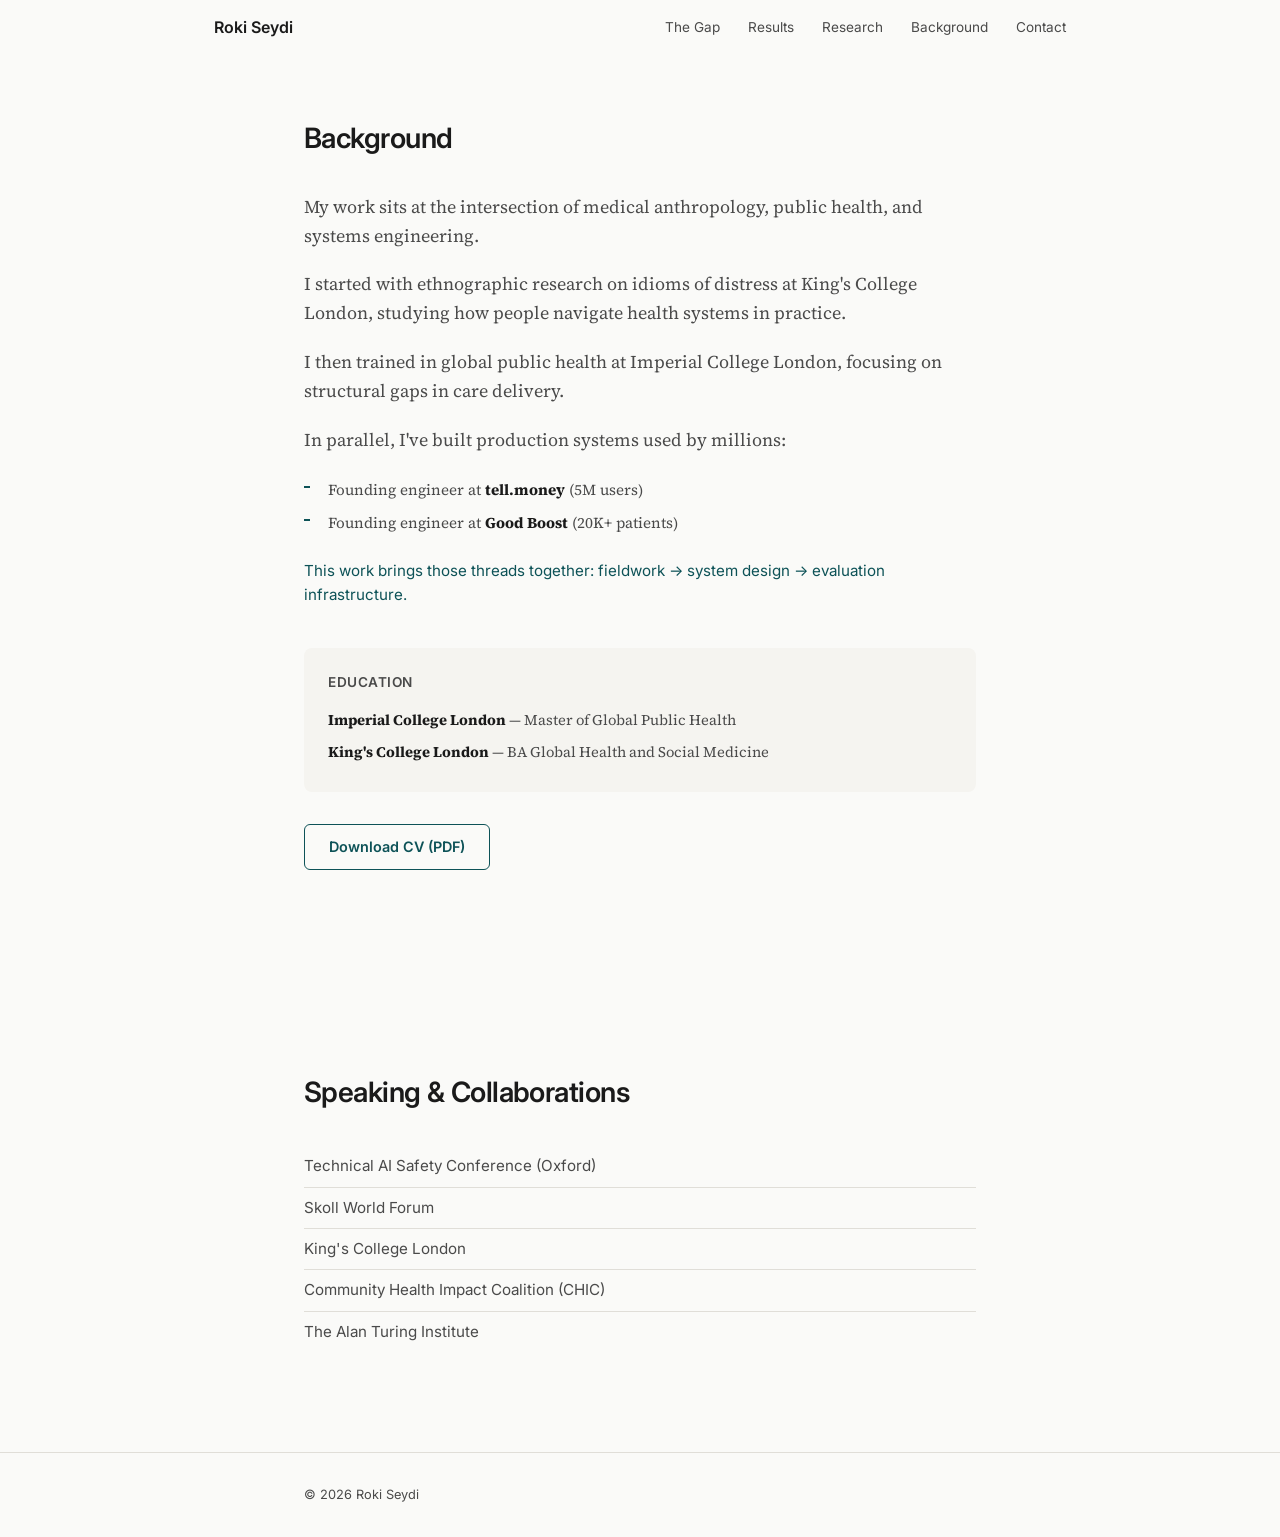
==== background.html @ 30b06d56 "Restructure site into landing page with detail pages Strip index.html to hero, gap, and link cards. " ====
<!DOCTYPE html>
<html lang="en">
<head>
  <meta charset="UTF-8">
  <meta name="viewport" content="width=device-width, initial-scale=1.0">
  <title>Background — Roki Seydi</title>
  <meta name="description" content="Background, credentials, and speaking engagements for Roki Seydi.">

  <!-- Fonts -->
  <link rel="preconnect" href="https://fonts.googleapis.com">
  <link rel="preconnect" href="https://fonts.gstatic.com" crossorigin>
  <link href="https://fonts.googleapis.com/css2?family=IBM+Plex+Mono:wght@400&family=Inter:wght@400;600&family=Source+Serif+4:ital,wght@0,400;0,600;1,400&display=swap" rel="stylesheet">

  <!-- Favicon -->
  <link rel="icon" type="image/svg+xml" href="assets/favicon.svg">

  <!-- Styles -->
  <link rel="stylesheet" href="css/reset.css">
  <link rel="stylesheet" href="css/style.css">
</head>
<body class="detail-page">

  <!-- Navigation -->
  <nav class="nav" id="nav">
    <div class="nav-inner">
      <a href="index.html" class="nav-name">Roki Seydi</a>
      <div class="nav-links">
        <a href="index.html#gap">The Gap</a>
        <a href="results.html">Results</a>
        <a href="research.html">Research</a>
        <a href="background.html">Background</a>
        <a href="index.html#explore">Contact</a>
      </div>
    </div>
  </nav>

  <!-- Background -->
  <section class="section" id="background">
    <div class="container container--narrow fade-in">
      <h2 class="section-title">Background</h2>
      <div class="background-narrative">
        <p>My work sits at the intersection of medical anthropology, public health, and systems engineering.</p>
        <p>I started with ethnographic research on idioms of distress at King's College London, studying how people navigate health systems in practice.</p>
        <p>I then trained in global public health at Imperial College London, focusing on structural gaps in care delivery.</p>
        <p>In parallel, I've built production systems used by millions:</p>
        <ul class="background-builds">
          <li>Founding engineer at <strong>tell.money</strong> (5M users)</li>
          <li>Founding engineer at <strong>Good Boost</strong> (20K+ patients)</li>
        </ul>
        <p class="background-arc">This work brings those threads together: fieldwork &rarr; system design &rarr; evaluation infrastructure.</p>
      </div>

      <div class="credentials">
        <div class="credentials-group">
          <h4>Education</h4>
          <ul>
            <li><strong>Imperial College London</strong> &mdash; Master of Global Public Health</li>
            <li><strong>King's College London</strong> &mdash; BA Global Health and Social Medicine</li>
          </ul>
        </div>
      </div>

      <a href="assets/Roki_Seydi_CV.pdf" target="_blank" rel="noopener" class="btn btn--secondary">Download CV (PDF)</a>
    </div>
  </section>

  <!-- Speaking & Collaborations -->
  <section class="section" id="speaking">
    <div class="container container--narrow fade-in">
      <h2 class="section-title">Speaking &amp; Collaborations</h2>
      <ul class="collab-list">
        <li>Technical AI Safety Conference (Oxford)</li>
        <li>Skoll World Forum</li>
        <li>King's College London</li>
        <li>Community Health Impact Coalition (CHIC)</li>
        <li>The Alan Turing Institute</li>
      </ul>
    </div>
  </section>

  <footer class="footer">
    <div class="container container--narrow">
      <p>&copy; 2026 Roki Seydi</p>
    </div>
  </footer>

  <script src="js/main.js"></script>
</body>
</html>
---- css/style.css ----
/* ==========================================================================
   Custom Properties
   ========================================================================== */

:root {
  /* Colors */
  --bg: #FAFAF8;
  --bg-data: #F5F4F0;
  --text-primary: #1A1A1A;
  --text-secondary: #4A4A4A;
  --accent: #0D5257;
  --accent-light: #0D525710;
  --amber: #B87A1F;
  --pass: #0D5257;
  --fail: #8B3A3A;
  --critical: #6B2020;
  --border: #E0DED8;
  --nav-bg: rgba(250, 250, 248, 0.95);

  /* Typography */
  --font-heading: 'Inter', -apple-system, sans-serif;
  --font-body: 'Source Serif 4', Georgia, serif;
  --font-mono: 'IBM Plex Mono', monospace;

  /* Spacing */
  --section-gap: 100px;
  --container-narrow: 720px;
  --container-wide: 900px;

  /* Nav */
  --nav-height: 56px;
}

/* ==========================================================================
   Base
   ========================================================================== */

body {
  font-family: var(--font-body);
  font-size: 18px;
  color: var(--text-primary);
  background: var(--bg);
}

/* ==========================================================================
   Layout
   ========================================================================== */

.container {
  max-width: var(--container-wide);
  margin: 0 auto;
  padding: 0 24px;
}

.container--narrow {
  max-width: var(--container-narrow);
}

.section {
  padding: var(--section-gap) 0;
}

.section--data {
  background: var(--bg-data);
}

.section--data + .section--data {
  padding-top: 0;
}

.section--contact {
  padding-bottom: 60px;
}

.section-title {
  font-family: var(--font-heading);
  font-weight: 600;
  font-size: 1.75rem;
  letter-spacing: -0.02em;
  margin-bottom: 32px;
  color: var(--text-primary);
}

/* ==========================================================================
   Navigation
   ========================================================================== */

.nav {
  position: fixed;
  top: 0;
  left: 0;
  right: 0;
  z-index: 100;
  background: var(--nav-bg);
  backdrop-filter: blur(12px);
  -webkit-backdrop-filter: blur(12px);
  border-bottom: 1px solid transparent;
  transition: border-color 0.3s ease;
}

.nav.scrolled {
  border-bottom-color: var(--border);
}

.nav-inner {
  max-width: var(--container-wide);
  margin: 0 auto;
  padding: 0 24px;
  height: var(--nav-height);
  display: flex;
  align-items: center;
  justify-content: space-between;
}

.nav-name {
  font-family: var(--font-heading);
  font-weight: 600;
  font-size: 1rem;
  color: var(--text-primary);
}

.nav-links {
  display: flex;
  gap: 28px;
}

.nav-links a {
  font-family: var(--font-heading);
  font-size: 0.85rem;
  font-weight: 400;
  color: var(--text-secondary);
  transition: color 0.2s ease;
}

.nav-links a:hover {
  color: var(--accent);
}

/* ==========================================================================
   Hero
   ========================================================================== */

.hero {
  padding-top: calc(var(--nav-height) + 80px);
  padding-bottom: 80px;
}

.hero-layout {
  display: flex;
  align-items: center;
  gap: 32px;
  margin-bottom: 32px;
}

.hero-photo {
  flex-shrink: 0;
}

.hero-photo-placeholder {
  width: 160px;
  height: 160px;
  border-radius: 8px;
  overflow: hidden;
  background: var(--bg-data);
}

.hero-photo-img {
  width: 100%;
  height: 100%;
  object-fit: cover;
}

.hero-content {
  flex: 1;
}

.hero-name {
  font-family: var(--font-heading);
  font-weight: 600;
  font-size: 2.5rem;
  letter-spacing: -0.03em;
  line-height: 1.1;
  margin-bottom: 8px;
}

.hero-tagline {
  font-family: var(--font-heading);
  font-size: 1rem;
  color: var(--text-secondary);
  font-weight: 400;
}

.hero-statement {
  font-size: 1.2rem;
  line-height: 1.7;
  color: var(--text-secondary);
  margin-bottom: 16px;
  max-width: 640px;
}

.hero-statement--secondary {
  font-size: 1.05rem;
  margin-bottom: 0;
}

.hero-buttons {
  display: flex;
  gap: 12px;
  flex-wrap: wrap;
}

/* ==========================================================================
   Buttons
   ========================================================================== */

.btn {
  display: inline-block;
  font-family: var(--font-heading);
  font-size: 0.9rem;
  font-weight: 600;
  padding: 10px 24px;
  border-radius: 6px;
  transition: all 0.2s ease;
}

.btn--primary {
  background: var(--accent);
  color: #fff;
}

.btn--primary:hover {
  background: #0a4245;
}

.btn--secondary {
  background: transparent;
  color: var(--accent);
  border: 1.5px solid var(--accent);
}

.btn--secondary:hover {
  background: var(--accent-light);
}

/* ==========================================================================
   The Gap Section
   ========================================================================== */

#gap p {
  margin-bottom: 12px;
  color: var(--text-secondary);
}

.gap-list {
  margin: 20px 0;
  padding-left: 24px;
  list-style: none;
}

.gap-list li {
  color: var(--text-secondary);
  padding: 4px 0;
  position: relative;
  padding-left: 20px;
}

.gap-list li::before {
  content: '';
  position: absolute;
  left: 0;
  top: 12px;
  width: 6px;
  height: 2px;
  background: var(--accent);
}

.gap-declaration {
  margin-top: 32px;
  border-left: 3px solid var(--accent);
  padding-left: 20px;
}

.gap-declaration p {
  font-family: var(--font-heading);
  font-weight: 600;
  color: var(--text-primary) !important;
  margin-bottom: 4px !important;
  font-size: 1rem;
}

.gap-declaration p:last-child {
  color: var(--accent) !important;
  font-size: 1.05rem;
}

/* ==========================================================================
   Work Section
   ========================================================================== */

.work-subtitle {
  font-family: var(--font-heading);
  font-weight: 600;
  font-size: 1.15rem;
  color: var(--accent);
  margin-bottom: 24px;
}

.build-features {
  list-style: none;
  margin-bottom: 32px;
}

.build-features li {
  font-family: var(--font-heading);
  font-size: 0.95rem;
  color: var(--text-secondary);
  padding: 6px 0;
  padding-left: 20px;
  position: relative;
}

.build-features li::before {
  content: '';
  position: absolute;
  left: 0;
  top: 14px;
  width: 6px;
  height: 2px;
  background: var(--accent);
}

.build-features a {
  color: var(--accent);
  text-decoration: underline;
  text-decoration-thickness: 1px;
  text-underline-offset: 2px;
}

.build-focus {
  margin-bottom: 32px;
}

.build-focus-label {
  font-family: var(--font-heading);
  font-weight: 600;
  font-size: 0.9rem;
  color: var(--text-secondary);
  margin-bottom: 8px;
}

.build-focus-list {
  list-style: none;
}

.build-focus-list li {
  font-size: 0.95rem;
  color: var(--text-secondary);
  padding: 4px 0;
  padding-left: 24px;
  position: relative;
}

.build-focus-list li::before {
  content: '\2192';
  position: absolute;
  left: 0;
  color: var(--accent);
}

.holding-health-note {
  font-size: 0.95rem;
  color: var(--text-secondary);
  font-style: italic;
}

.holding-health-note a {
  color: var(--accent);
  text-decoration: underline;
  text-decoration-thickness: 1px;
  text-underline-offset: 2px;
}

.proof-intro {
  color: var(--text-secondary);
  margin-bottom: 16px;
  max-width: 720px;
}

.proof-intro:last-of-type {
  margin-bottom: 32px;
}

/* Gap Proof Display */

.gap-proof {
  margin-bottom: 48px;
}

.gap-proof-title {
  font-family: var(--font-heading);
  font-weight: 600;
  font-size: 1.25rem;
  margin-bottom: 12px;
}

.gap-proof-desc {
  color: var(--text-secondary);
  font-size: 0.95rem;
  margin-bottom: 32px;
  max-width: 640px;
}

.gap-row {
  background: #fff;
  border: 1px solid var(--border);
  border-radius: 8px;
  padding: 24px;
  margin-bottom: 16px;
}

.gap-model {
  margin-bottom: 16px;
}

.gap-model-name {
  font-family: var(--font-heading);
  font-weight: 600;
  font-size: 1rem;
}

.gap-scores {
  display: flex;
  align-items: center;
  gap: 16px;
  flex-wrap: wrap;
}

.gap-condition {
  display: flex;
  flex-direction: column;
  align-items: center;
  padding: 16px 20px;
  border-radius: 6px;
  min-width: 140px;
  background: var(--bg);
}

.gap-condition--pass {
  border: 1.5px solid var(--pass);
}

.gap-condition--fail {
  border: 1.5px solid var(--fail);
}

.gap-condition--critical {
  border: 1.5px solid var(--critical);
}

.gap-label {
  font-family: var(--font-heading);
  font-size: 0.75rem;
  font-weight: 400;
  color: var(--text-secondary);
  text-transform: uppercase;
  letter-spacing: 0.05em;
  margin-bottom: 4px;
}

.gap-score {
  font-family: var(--font-mono);
  font-size: 1.75rem;
  font-weight: 400;
  color: var(--text-primary);
  line-height: 1.2;
}

.gap-total {
  font-size: 1rem;
  color: var(--text-secondary);
}

.gap-badge {
  font-family: var(--font-heading);
  font-size: 0.7rem;
  font-weight: 600;
  letter-spacing: 0.08em;
  text-transform: uppercase;
  padding: 2px 8px;
  border-radius: 3px;
  margin-top: 6px;
}

.gap-badge--pass {
  background: #0D525715;
  color: var(--pass);
}

.gap-badge--fail {
  background: #8B3A3A12;
  color: var(--fail);
}

.gap-meta {
  font-family: var(--font-mono);
  font-size: 0.7rem;
  color: var(--text-secondary);
  margin-top: 6px;
}

.gap-arrow {
  font-size: 1.5rem;
  color: var(--text-secondary);
  flex-shrink: 0;
}

.gap-delta {
  display: flex;
  flex-direction: column;
  align-items: center;
  padding: 12px 20px;
  margin-left: auto;
}

.gap-delta-label {
  font-family: var(--font-heading);
  font-size: 0.75rem;
  color: var(--text-secondary);
  text-transform: uppercase;
  letter-spacing: 0.05em;
}

.gap-delta-value {
  font-family: var(--font-mono);
  font-size: 2.25rem;
  font-weight: 400;
  color: var(--amber);
  line-height: 1.2;
}

.gap-ci {
  font-family: var(--font-mono);
  font-size: 0.75rem;
  color: var(--text-secondary);
  margin-top: 2px;
}

/* Intent Recognition Callout */

.callout {
  background: #fff;
  border: 1px solid var(--border);
  border-left: 3px solid var(--amber);
  border-radius: 0 8px 8px 0;
  padding: 24px;
  margin-bottom: 48px;
}

.callout-title {
  font-family: var(--font-heading);
  font-weight: 600;
  font-size: 1rem;
  margin-bottom: 8px;
}

.callout p {
  color: var(--text-secondary);
  font-size: 0.95rem;
}

.mono {
  font-family: var(--font-mono);
}

.highlight-amber {
  color: var(--amber);
  font-weight: 400;
}

/* Six-Dimension Table */

.dimension-table-wrap {
  margin-bottom: 48px;
}

.dimension-table-title {
  font-family: var(--font-heading);
  font-weight: 600;
  font-size: 1.1rem;
  margin-bottom: 16px;
}

.table-scroll {
  overflow-x: auto;
  -webkit-overflow-scrolling: touch;
}

.dimension-table {
  width: 100%;
  border-collapse: collapse;
  font-size: 0.88rem;
}

.dimension-table th {
  font-family: var(--font-heading);
  font-weight: 600;
  font-size: 0.78rem;
  text-transform: uppercase;
  letter-spacing: 0.04em;
  color: var(--text-secondary);
  text-align: left;
  padding: 10px 12px;
  border-bottom: 2px solid var(--border);
  white-space: nowrap;
}

.dimension-table td {
  padding: 10px 12px;
  border-bottom: 1px solid var(--border);
  font-family: var(--font-mono);
  font-size: 0.85rem;
}

.dimension-table td:first-child {
  font-family: var(--font-body);
  font-size: 0.88rem;
  font-weight: 400;
}

.dim-failure {
  font-family: var(--font-body) !important;
  color: var(--text-secondary);
  font-size: 0.82rem !important;
  font-style: italic;
}

.dim-delta {
  color: var(--amber);
  font-weight: 400;
}

.dim-delta--large {
  color: var(--amber);
  font-weight: 400;
}

.dim-delta--zero {
  color: var(--text-secondary);
}

.zero-var {
  background: #F0EDEA;
}

.total-row {
  background: var(--bg);
}

.total-row td {
  border-bottom: none;
  padding-top: 12px;
  padding-bottom: 12px;
}

.table-note {
  font-size: 0.8rem;
  color: var(--text-secondary);
  margin-top: 12px;
}

.zero-var-note {
  background: #F0EDEA;
  padding: 1px 6px;
  border-radius: 2px;
}

/* Work Links & Framework */

.work-links {
  margin-bottom: 40px;
}

.framework-note {
  border-top: 1px solid var(--border);
  padding-top: 32px;
}

.framework-note h4 {
  font-family: var(--font-heading);
  font-weight: 600;
  font-size: 1rem;
  margin-bottom: 16px;
}

.domain-list {
  list-style: none;
}

.domain-list li {
  font-family: var(--font-heading);
  font-size: 0.9rem;
  padding: 16px 0;
  display: flex;
  align-items: flex-start;
  gap: 12px;
  border-bottom: 1px solid var(--border);
}

.domain-list li:last-child {
  border-bottom: none;
}

.domain-content {
  flex: 1;
}

.domain-content strong {
  display: block;
  margin-bottom: 4px;
}

.domain-content p {
  font-weight: 400;
  font-size: 0.88rem;
  color: var(--text-secondary);
}

.domain-status {
  font-size: 0.68rem;
  font-weight: 600;
  text-transform: uppercase;
  letter-spacing: 0.05em;
  padding: 3px 8px;
  border-radius: 3px;
  flex-shrink: 0;
  margin-top: 2px;
  white-space: nowrap;
}

.domain-status--active {
  background: #0D525715;
  color: var(--accent);
}

.domain-status--dev {
  background: #B87A1F12;
  color: var(--amber);
}

.domain-status--early {
  background: #1A1A1A08;
  color: var(--text-secondary);
}

.domain-status--exploratory {
  background: #1A1A1A08;
  color: var(--text-secondary);
}

/* ==========================================================================
   Papers Section
   ========================================================================== */

.papers-list {
  display: flex;
  flex-direction: column;
  gap: 32px;
}

.paper {
  padding-bottom: 32px;
  border-bottom: 1px solid var(--border);
}

.paper:last-child {
  border-bottom: none;
  padding-bottom: 0;
}

.paper-title {
  font-family: var(--font-heading);
  font-weight: 600;
  font-size: 1.05rem;
  margin-bottom: 8px;
  line-height: 1.4;
}

.paper-desc {
  color: var(--text-secondary);
  font-size: 0.95rem;
  margin-bottom: 10px;
}

.paper-status {
  font-family: var(--font-heading);
  font-size: 0.78rem;
  font-weight: 600;
  text-transform: uppercase;
  letter-spacing: 0.04em;
}

.paper-status--working {
  color: var(--accent);
}

.paper-status--prep {
  color: var(--amber);
}

.paper-status--upcoming {
  color: var(--text-secondary);
}

/* ==========================================================================
   Writing Section
   ========================================================================== */

.writing-list {
  display: flex;
  flex-direction: column;
  gap: 24px;
}

.writing-item {
  padding-bottom: 24px;
  border-bottom: 1px solid var(--border);
}

.writing-item:last-child {
  border-bottom: none;
  padding-bottom: 0;
}

.writing-link {
  display: block;
  transition: color 0.2s ease;
}

.writing-link:hover .writing-title {
  color: var(--accent);
}

.writing-title {
  font-family: var(--font-heading);
  font-weight: 600;
  font-size: 1.05rem;
  margin-bottom: 6px;
  line-height: 1.4;
  transition: color 0.2s ease;
}

.writing-meta {
  font-family: var(--font-heading);
  font-size: 0.82rem;
  color: var(--text-secondary);
}

/* ==========================================================================
   Background Section
   ========================================================================== */

.background-narrative {
  margin-bottom: 40px;
}

.background-narrative p {
  color: var(--text-secondary);
  margin-bottom: 20px;
}

.background-narrative p:last-of-type {
  margin-bottom: 0;
}

.background-builds {
  list-style: none;
  margin-bottom: 20px;
}

.background-builds li {
  color: var(--text-secondary);
  padding: 4px 0;
  padding-left: 24px;
  position: relative;
  font-size: 0.95rem;
}

.background-builds li::before {
  content: '';
  position: absolute;
  left: 0;
  top: 12px;
  width: 6px;
  height: 2px;
  background: var(--accent);
}

.background-builds li strong {
  color: var(--text-primary);
}

.background-arc {
  font-family: var(--font-heading);
  font-weight: 400;
  font-size: 0.95rem;
  color: var(--accent) !important;
}

.background-narrative strong {
  color: var(--text-primary);
}

.credentials {
  margin-bottom: 32px;
  padding: 24px;
  background: var(--bg-data);
  border-radius: 8px;
}

.credentials-group h4 {
  font-family: var(--font-heading);
  font-weight: 600;
  font-size: 0.85rem;
  text-transform: uppercase;
  letter-spacing: 0.04em;
  color: var(--text-secondary);
  margin-bottom: 12px;
}

.credentials-group ul li {
  font-size: 0.92rem;
  padding: 4px 0;
  color: var(--text-secondary);
}

.credentials-group ul li strong {
  color: var(--text-primary);
}

/* ==========================================================================
   Speaking Section
   ========================================================================== */

.speaking-grid {
  display: grid;
  grid-template-columns: 1fr 1fr;
  gap: 32px;
}

.speaking-group h4 {
  font-family: var(--font-heading);
  font-weight: 600;
  font-size: 0.85rem;
  text-transform: uppercase;
  letter-spacing: 0.04em;
  color: var(--text-secondary);
  margin-bottom: 12px;
}

.speaking-list li {
  font-size: 0.92rem;
  padding: 6px 0;
  color: var(--text-secondary);
}

/* ==========================================================================
   Collaborations Section
   ========================================================================== */

.collab-list {
  list-style: none;
}

.collab-list li {
  font-family: var(--font-heading);
  font-size: 0.95rem;
  color: var(--text-secondary);
  padding: 8px 0;
  border-bottom: 1px solid var(--border);
}

.collab-list li:last-child {
  border-bottom: none;
}

/* ==========================================================================
   Contact Section
   ========================================================================== */

.contact-links {
  display: flex;
  gap: 32px;
  flex-wrap: wrap;
}

.contact-item {
  font-family: var(--font-heading);
  font-size: 1rem;
  color: var(--accent);
  text-decoration: underline;
  text-decoration-thickness: 1px;
  text-underline-offset: 3px;
  transition: color 0.2s ease;
}

.contact-item:hover {
  color: #0a4245;
}

/* ==========================================================================
   Footer
   ========================================================================== */

.footer {
  padding: 32px 0;
  border-top: 1px solid var(--border);
}

.footer p {
  font-family: var(--font-heading);
  font-size: 0.8rem;
  color: var(--text-secondary);
}

/* ==========================================================================
   Fade-in Animation
   ========================================================================== */

.fade-in {
  opacity: 0;
  transform: translateY(20px);
  transition: opacity 0.6s ease, transform 0.6s ease;
}

.fade-in.visible {
  opacity: 1;
  transform: translateY(0);
}

/* ==========================================================================
   Responsive: Tablet (768px)
   ========================================================================== */

@media (max-width: 768px) {
  :root {
    --section-gap: 72px;
  }

  body {
    font-size: 16px;
  }

  .hero-name {
    font-size: 2rem;
  }

  .hero-statement {
    font-size: 1.1rem;
  }

  .hero-layout {
    gap: 24px;
  }

  .hero-photo-placeholder {
    width: 128px;
    height: 128px;
  }

  .nav-links {
    gap: 16px;
  }

  .nav-links a {
    font-size: 0.8rem;
  }

  .gap-scores {
    flex-direction: column;
    align-items: stretch;
  }

  .gap-arrow {
    text-align: center;
    transform: rotate(90deg);
    font-size: 1.2rem;
  }

  .gap-condition {
    min-width: auto;
  }

  .gap-delta {
    margin-left: 0;
    flex-direction: row;
    gap: 12px;
    padding: 16px 0 0;
    border-top: 1px solid var(--border);
  }

  .credentials {
    grid-template-columns: 1fr;
    gap: 24px;
  }

  .speaking-grid {
    grid-template-columns: 1fr;
    gap: 24px;
  }

  .section-title {
    font-size: 1.5rem;
  }
}

/* ==========================================================================
   Responsive: Mobile (480px)
   ========================================================================== */

@media (max-width: 480px) {
  :root {
    --section-gap: 56px;
    --nav-height: 48px;
  }

  .hero {
    padding-top: calc(var(--nav-height) + 48px);
  }

  .hero-layout {
    flex-direction: column;
    align-items: flex-start;
    gap: 16px;
  }

  .hero-photo-placeholder {
    width: 104px;
    height: 104px;
  }

  .hero-name {
    font-size: 1.75rem;
  }

  .hero-tagline {
    font-size: 0.88rem;
  }

  .hero-statement {
    font-size: 1rem;
  }

  .hero-buttons {
    flex-direction: column;
  }

  .hero-buttons .btn {
    text-align: center;
  }

  .nav-links {
    display: none;
  }

  .gap-row {
    padding: 16px;
  }

  .gap-score {
    font-size: 1.4rem;
  }

  .gap-delta-value {
    font-size: 1.75rem;
  }

  .contact-links {
    flex-direction: column;
    gap: 16px;
  }

  .callout {
    padding: 16px;
  }

  .dimension-table {
    font-size: 0.8rem;
  }

  .dimension-table th {
    font-size: 0.7rem;
  }
}

/* ==========================================================================
   Link Cards (Landing Page)
   ========================================================================== */

.cards-grid {
  display: grid;
  grid-template-columns: 1fr 1fr;
  gap: 20px;
}

.link-card {
  display: block;
  background: #fff;
  border: 1px solid var(--border);
  border-radius: 8px;
  padding: 28px 24px;
  transition: border-color 0.2s ease, box-shadow 0.2s ease;
}

.link-card:hover {
  border-color: var(--accent);
  box-shadow: 0 2px 12px rgba(13, 82, 87, 0.08);
}

.link-card-title {
  font-family: var(--font-heading);
  font-weight: 600;
  font-size: 1.1rem;
  color: var(--text-primary);
  margin-bottom: 8px;
}

.link-card-desc {
  font-size: 0.92rem;
  color: var(--text-secondary);
  line-height: 1.5;
}

.link-card-arrow {
  display: inline-block;
  margin-top: 12px;
  font-family: var(--font-heading);
  font-size: 0.85rem;
  font-weight: 600;
  color: var(--accent);
}

/* Contact card variant — not a link */
.link-card--contact {
  cursor: default;
}

.link-card--contact:hover {
  border-color: var(--border);
  box-shadow: none;
}

.link-card--contact .contact-links {
  margin-top: 12px;
}

/* ==========================================================================
   Detail Page Layout
   ========================================================================== */

.detail-page .section:first-of-type {
  padding-top: calc(var(--nav-height) + 60px);
}

/* Domain results sections on results page */
.domain-results {
  margin-top: 48px;
  padding-top: 48px;
  border-top: 1px solid var(--border);
}

.domain-results:first-of-type {
  margin-top: 0;
  padding-top: 0;
  border-top: none;
}

.domain-results-header {
  margin-bottom: 24px;
}

.domain-results-title {
  font-family: var(--font-heading);
  font-weight: 600;
  font-size: 1.35rem;
  margin-bottom: 8px;
}

.domain-results-subtitle {
  font-size: 0.95rem;
  color: var(--text-secondary);
  max-width: 640px;
}

/* ==========================================================================
   Responsive: Cards
   ========================================================================== */

@media (max-width: 600px) {
  .cards-grid {
    grid-template-columns: 1fr;
  }
}
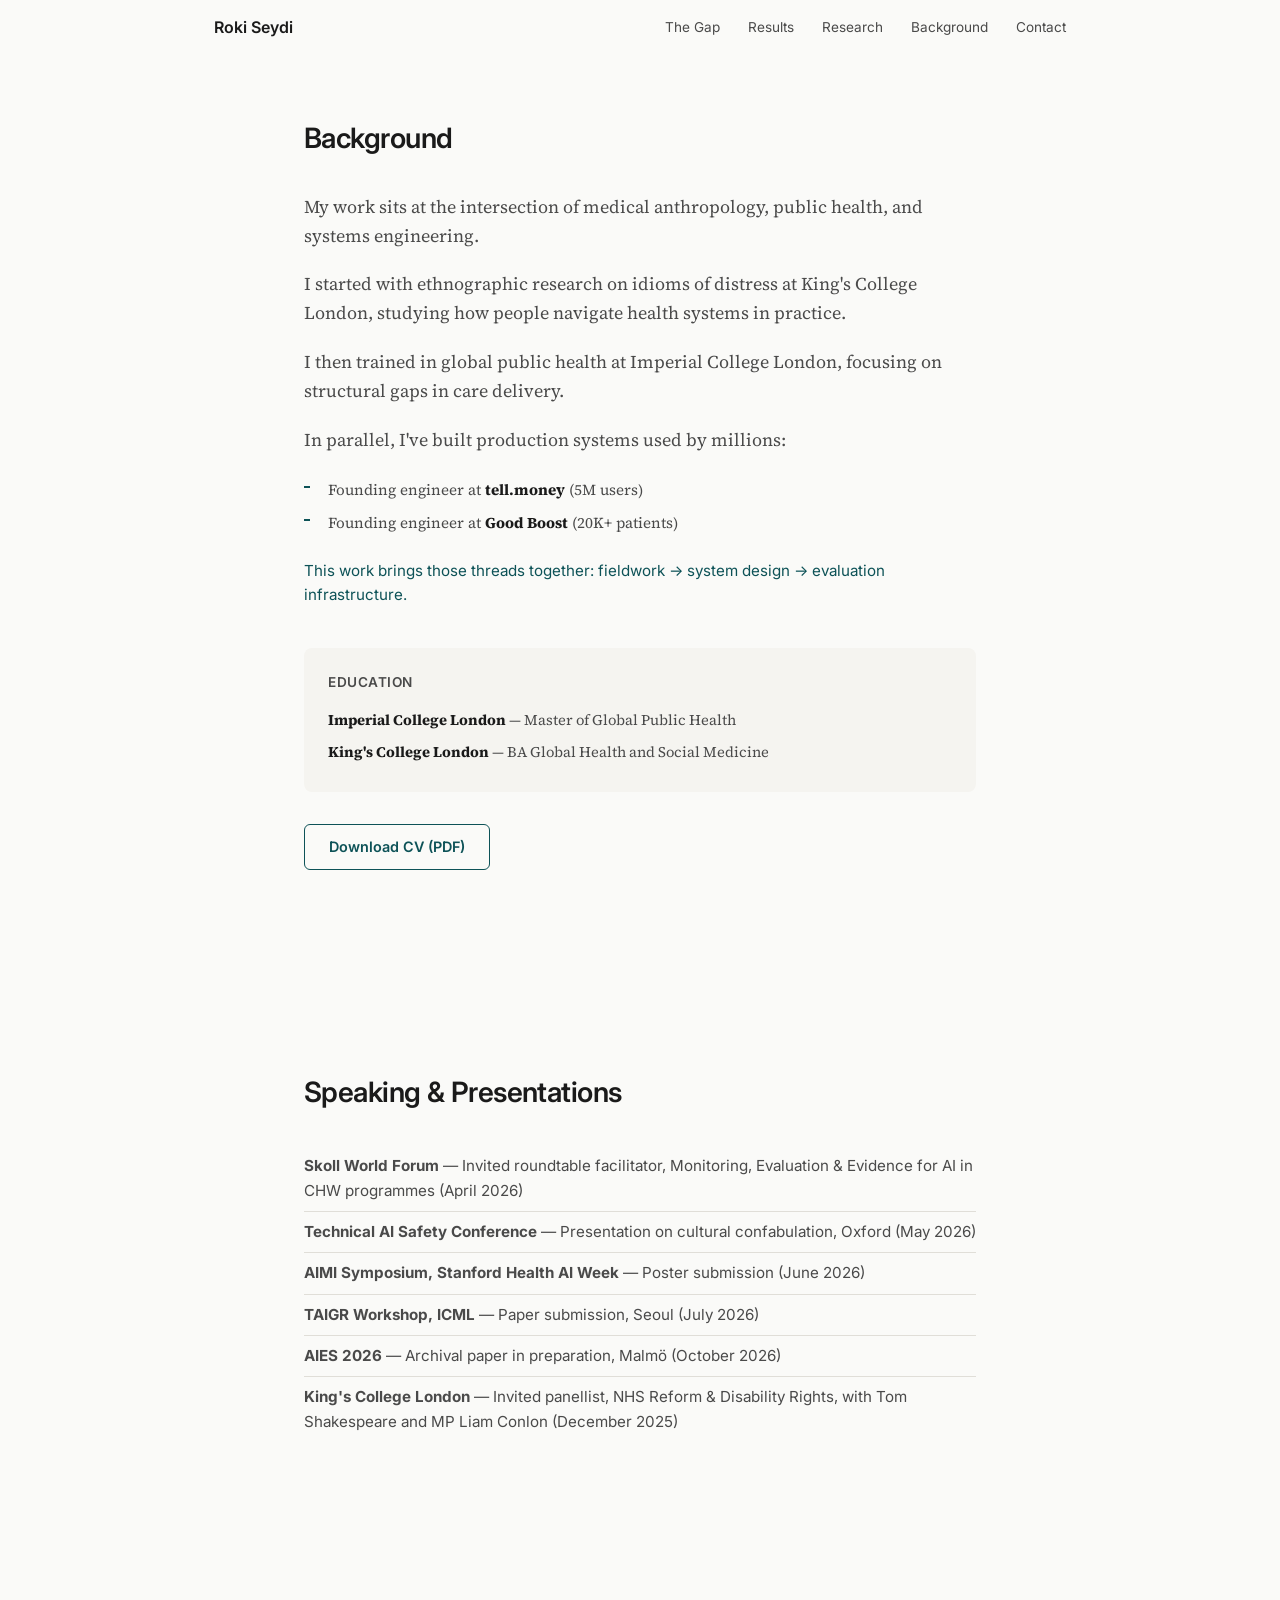
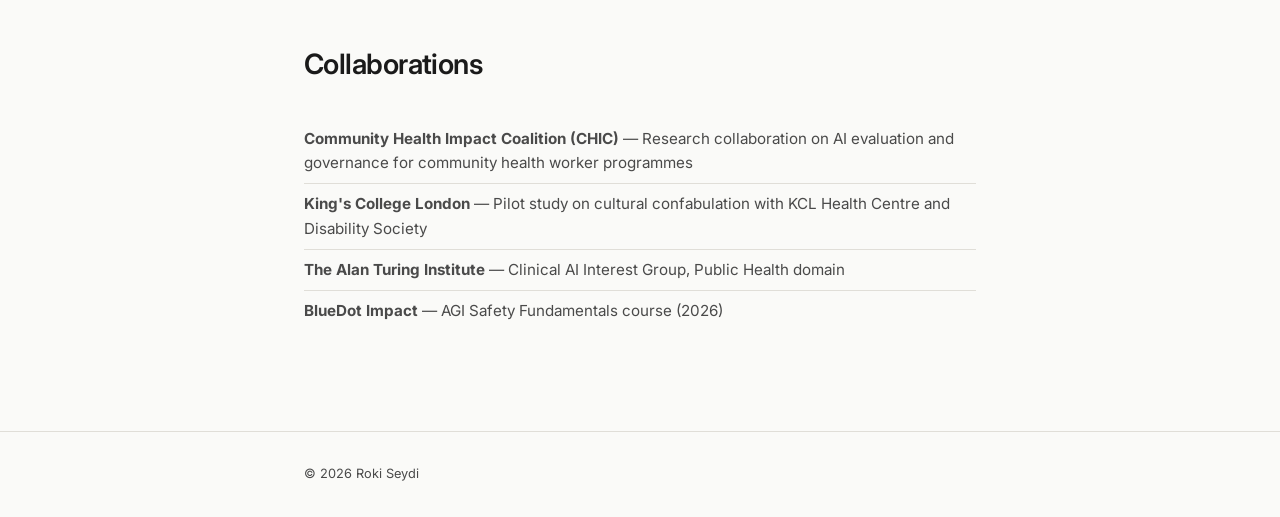
==== commit 51b1a77a: "Update site with conferences, open source section, and expanded collaborations - Add Conferences & P" ====
--- a/background.html
+++ b/background.html
@@ -64,16 +64,30 @@
     </div>
   </section>
 
-  <!-- Speaking & Collaborations -->
+  <!-- Speaking & Presentations -->
   <section class="section" id="speaking">
     <div class="container container--narrow fade-in">
-      <h2 class="section-title">Speaking &amp; Collaborations</h2>
+      <h2 class="section-title">Speaking &amp; Presentations</h2>
       <ul class="collab-list">
-        <li>Technical AI Safety Conference (Oxford)</li>
-        <li>Skoll World Forum</li>
-        <li>King's College London</li>
-        <li>Community Health Impact Coalition (CHIC)</li>
-        <li>The Alan Turing Institute</li>
+        <li><strong>Skoll World Forum</strong> &mdash; Invited roundtable facilitator, Monitoring, Evaluation &amp; Evidence for AI in CHW programmes (April 2026)</li>
+        <li><strong>Technical AI Safety Conference</strong> &mdash; Presentation on cultural confabulation, Oxford (May 2026)</li>
+        <li><strong>AIMI Symposium, Stanford Health AI Week</strong> &mdash; Poster submission (June 2026)</li>
+        <li><strong>TAIGR Workshop, ICML</strong> &mdash; Paper submission, Seoul (July 2026)</li>
+        <li><strong>AIES 2026</strong> &mdash; Archival paper in preparation, Malm&ouml; (October 2026)</li>
+        <li><strong>King's College London</strong> &mdash; Invited panellist, NHS Reform &amp; Disability Rights, with Tom Shakespeare and MP Liam Conlon (December 2025)</li>
+      </ul>
+    </div>
+  </section>
+
+  <!-- Collaborations -->
+  <section class="section" id="collaborations">
+    <div class="container container--narrow fade-in">
+      <h2 class="section-title">Collaborations</h2>
+      <ul class="collab-list">
+        <li><strong>Community Health Impact Coalition (CHIC)</strong> &mdash; Research collaboration on AI evaluation and governance for community health worker programmes</li>
+        <li><strong>King's College London</strong> &mdash; Pilot study on cultural confabulation with KCL Health Centre and Disability Society</li>
+        <li><strong>The Alan Turing Institute</strong> &mdash; Clinical AI Interest Group, Public Health domain</li>
+        <li><strong>BlueDot Impact</strong> &mdash; AGI Safety Fundamentals course (2026)</li>
       </ul>
     </div>
   </section>
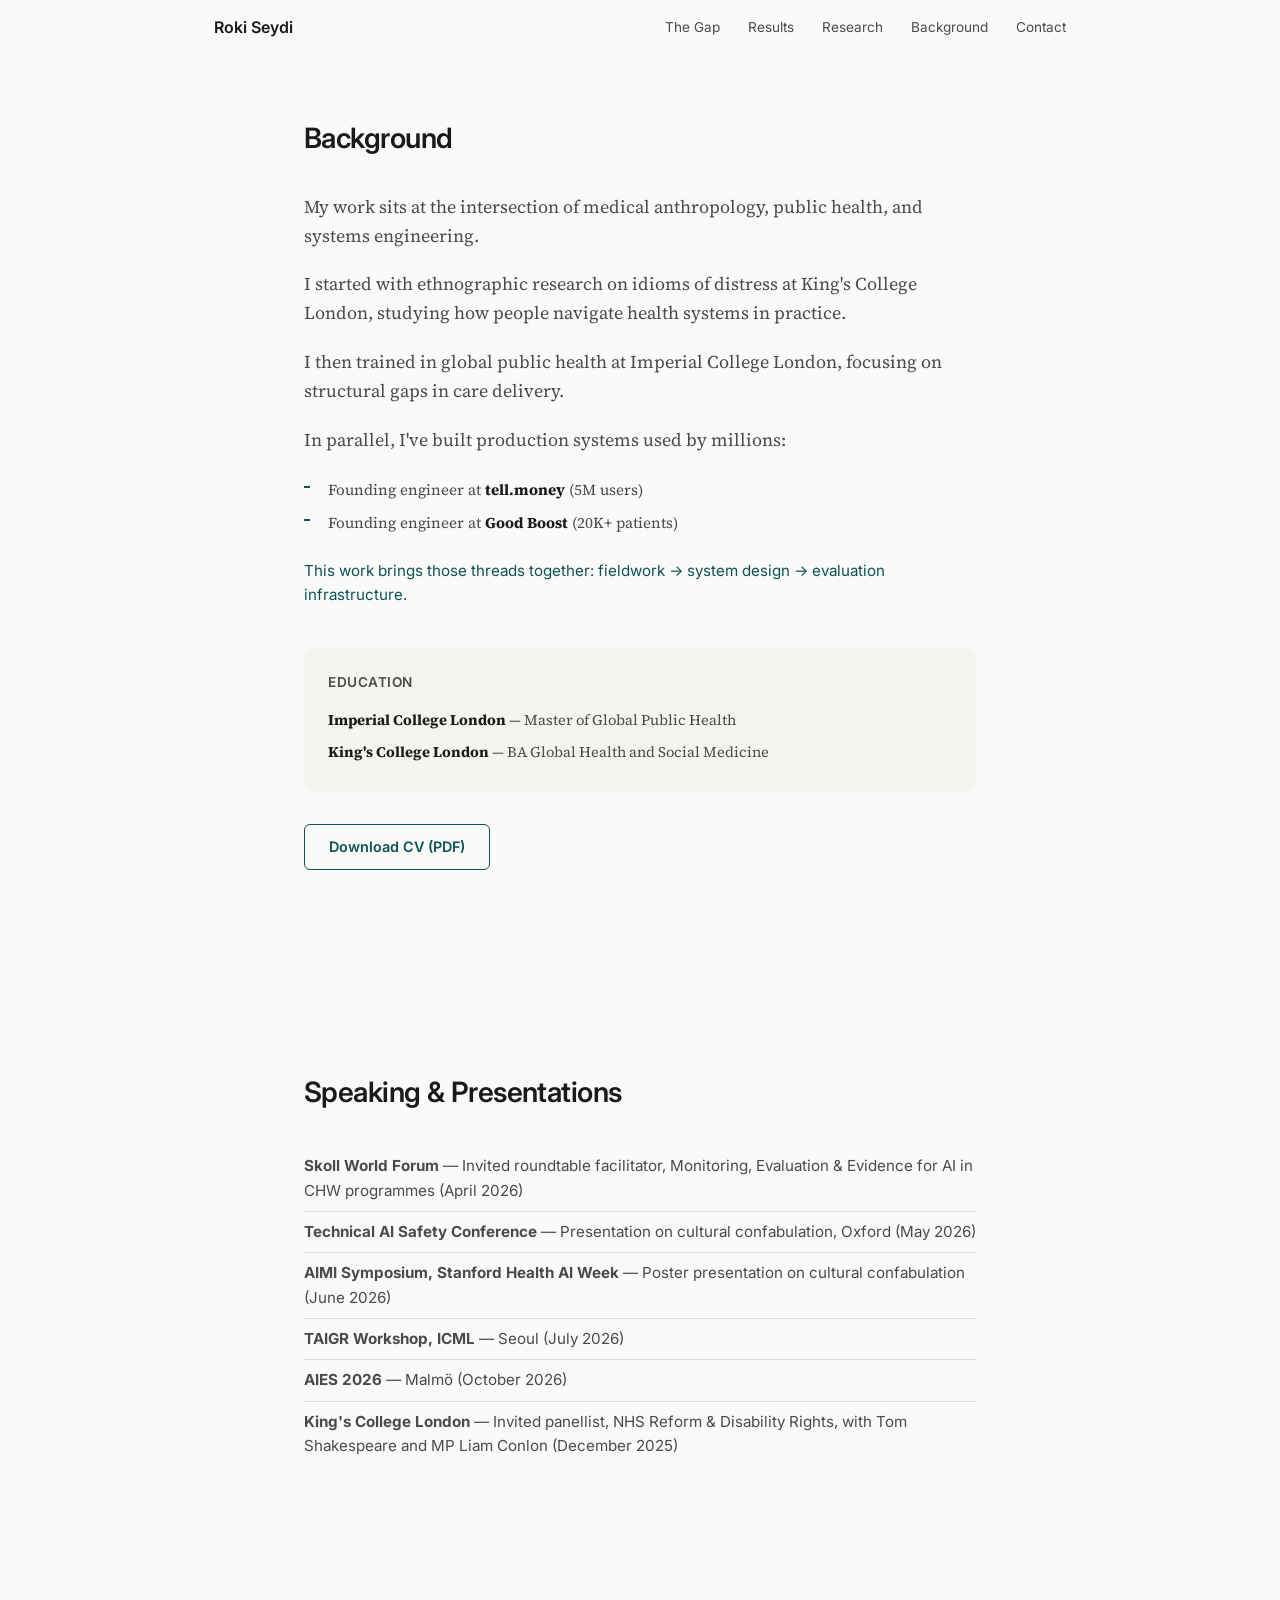
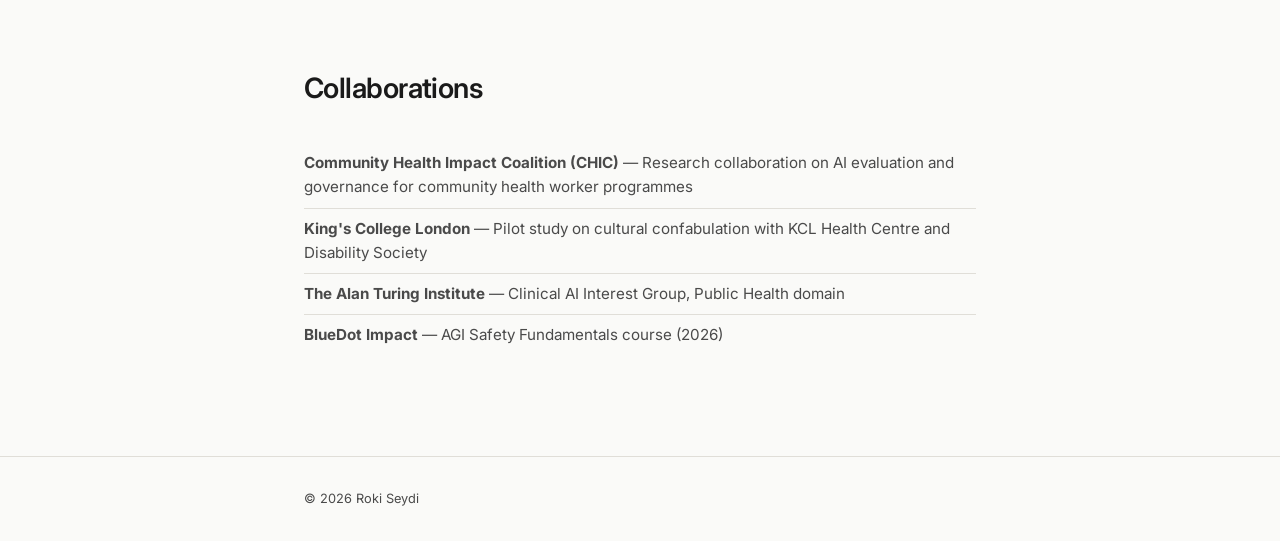
==== commit a28c896c: "Update D1 results to 4-case multi-epoch data and remove status labels - D1 results now reflect v0.2 " ====
--- a/background.html
+++ b/background.html
@@ -71,9 +71,9 @@
       <ul class="collab-list">
         <li><strong>Skoll World Forum</strong> &mdash; Invited roundtable facilitator, Monitoring, Evaluation &amp; Evidence for AI in CHW programmes (April 2026)</li>
         <li><strong>Technical AI Safety Conference</strong> &mdash; Presentation on cultural confabulation, Oxford (May 2026)</li>
-        <li><strong>AIMI Symposium, Stanford Health AI Week</strong> &mdash; Poster submission (June 2026)</li>
-        <li><strong>TAIGR Workshop, ICML</strong> &mdash; Paper submission, Seoul (July 2026)</li>
-        <li><strong>AIES 2026</strong> &mdash; Archival paper in preparation, Malm&ouml; (October 2026)</li>
+        <li><strong>AIMI Symposium, Stanford Health AI Week</strong> &mdash; Poster presentation on cultural confabulation (June 2026)</li>
+        <li><strong>TAIGR Workshop, ICML</strong> &mdash; Seoul (July 2026)</li>
+        <li><strong>AIES 2026</strong> &mdash; Malm&ouml; (October 2026)</li>
         <li><strong>King's College London</strong> &mdash; Invited panellist, NHS Reform &amp; Disability Rights, with Tom Shakespeare and MP Liam Conlon (December 2025)</li>
       </ul>
     </div>
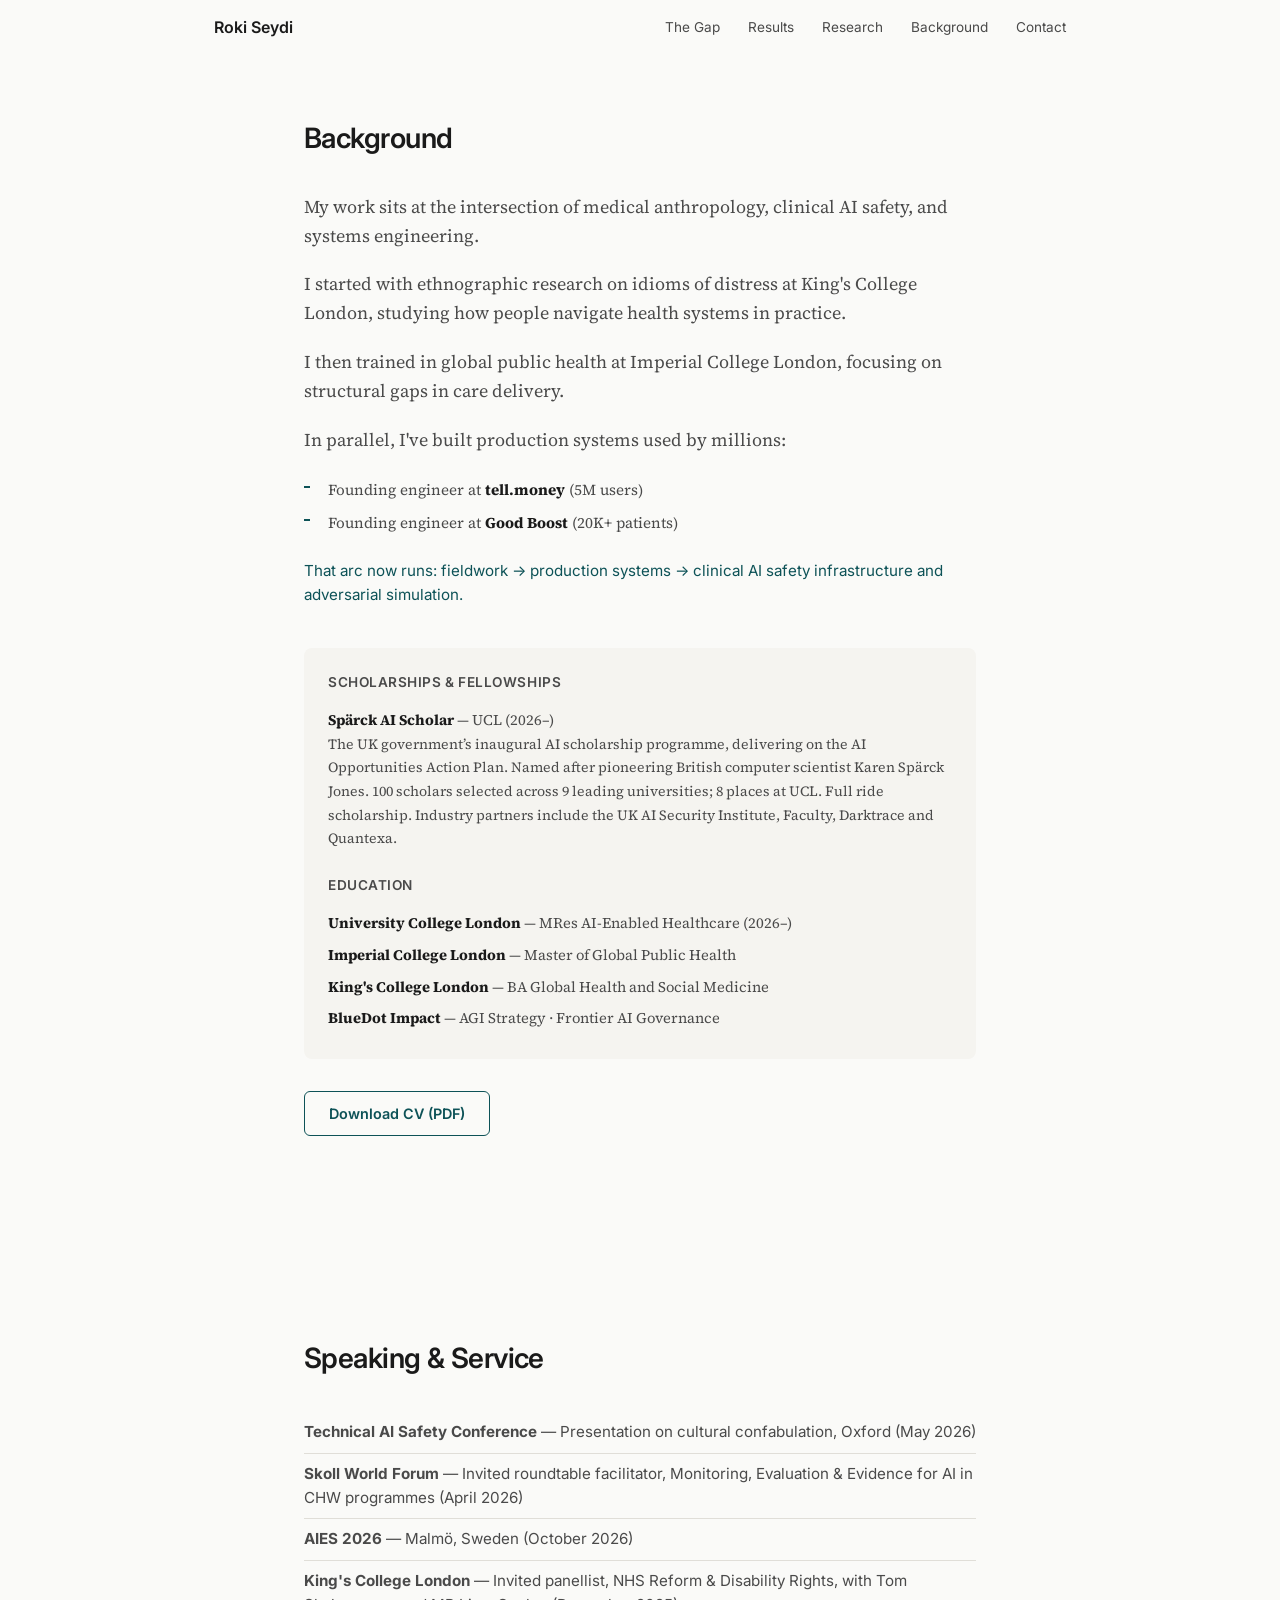
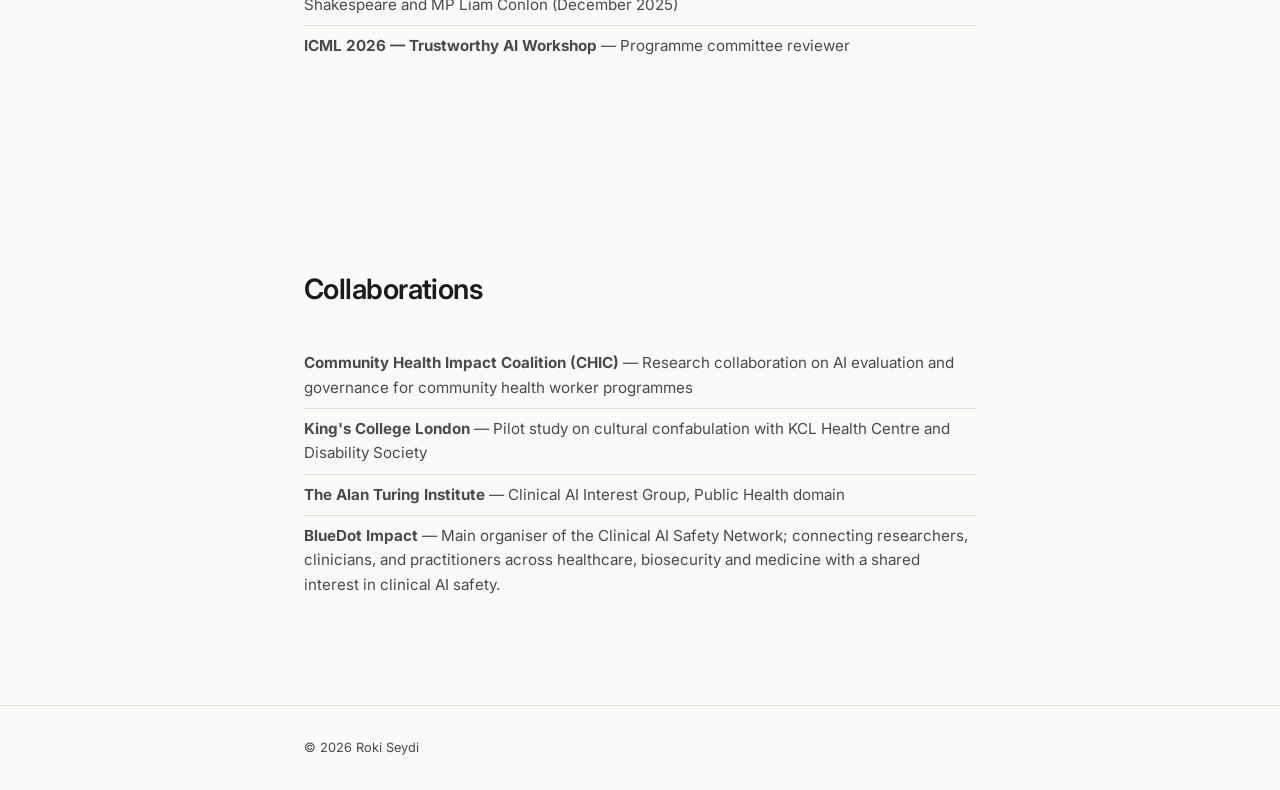
==== commit 7adbee78: "Shift focus to clinical AI safety; update credentials and conference history - Reframe site messagin" ====
--- a/background.html
+++ b/background.html
@@ -39,7 +39,7 @@
     <div class="container container--narrow fade-in">
       <h2 class="section-title">Background</h2>
       <div class="background-narrative">
-        <p>My work sits at the intersection of medical anthropology, public health, and systems engineering.</p>
+        <p>My work sits at the intersection of medical anthropology, clinical AI safety, and systems engineering.</p>
         <p>I started with ethnographic research on idioms of distress at King's College London, studying how people navigate health systems in practice.</p>
         <p>I then trained in global public health at Imperial College London, focusing on structural gaps in care delivery.</p>
         <p>In parallel, I've built production systems used by millions:</p>
@@ -47,15 +47,26 @@
           <li>Founding engineer at <strong>tell.money</strong> (5M users)</li>
           <li>Founding engineer at <strong>Good Boost</strong> (20K+ patients)</li>
         </ul>
-        <p class="background-arc">This work brings those threads together: fieldwork &rarr; system design &rarr; evaluation infrastructure.</p>
+        <p class="background-arc">That arc now runs: fieldwork &rarr; production systems &rarr; clinical AI safety infrastructure and adversarial simulation.</p>
       </div>
 
       <div class="credentials">
         <div class="credentials-group">
+          <h4>Scholarships &amp; Fellowships</h4>
+          <ul>
+            <li>
+              <strong>Sp&auml;rck AI Scholar</strong> &mdash; UCL (2026&ndash;)<br>
+              <span style="font-size:0.88rem; color:var(--text-secondary);">The UK government&rsquo;s inaugural AI scholarship programme, delivering on the AI Opportunities Action Plan. Named after pioneering British computer scientist Karen Sp&auml;rck Jones. 100 scholars selected across 9 leading universities; 8 places at UCL. Full ride scholarship. Industry partners include the UK AI Security Institute, Faculty, Darktrace and Quantexa.</span>
+            </li>
+          </ul>
+        </div>
+        <div class="credentials-group" style="margin-top:20px;">
           <h4>Education</h4>
           <ul>
+            <li><strong>University College London</strong> &mdash; MRes AI-Enabled Healthcare (2026&ndash;)</li>
             <li><strong>Imperial College London</strong> &mdash; Master of Global Public Health</li>
             <li><strong>King's College London</strong> &mdash; BA Global Health and Social Medicine</li>
+            <li><strong>BlueDot Impact</strong> &mdash; AGI Strategy &middot; Frontier AI Governance</li>
           </ul>
         </div>
       </div>
@@ -67,14 +78,13 @@
   <!-- Speaking & Presentations -->
   <section class="section" id="speaking">
     <div class="container container--narrow fade-in">
-      <h2 class="section-title">Speaking &amp; Presentations</h2>
+      <h2 class="section-title">Speaking &amp; Service</h2>
       <ul class="collab-list">
+        <li><strong>Technical AI Safety Conference</strong> &mdash; Presentation on cultural confabulation, Oxford (May 2026)</li>
         <li><strong>Skoll World Forum</strong> &mdash; Invited roundtable facilitator, Monitoring, Evaluation &amp; Evidence for AI in CHW programmes (April 2026)</li>
-        <li><strong>Technical AI Safety Conference</strong> &mdash; Presentation on cultural confabulation, Oxford (May 2026)</li>
-        <li><strong>AIMI Symposium, Stanford Health AI Week</strong> &mdash; Poster presentation on cultural confabulation (June 2026)</li>
-        <li><strong>TAIGR Workshop, ICML</strong> &mdash; Seoul (July 2026)</li>
-        <li><strong>AIES 2026</strong> &mdash; Malm&ouml; (October 2026)</li>
+        <li><strong>AIES 2026</strong> &mdash; Malm&ouml;, Sweden (October 2026)</li>
         <li><strong>King's College London</strong> &mdash; Invited panellist, NHS Reform &amp; Disability Rights, with Tom Shakespeare and MP Liam Conlon (December 2025)</li>
+        <li><strong>ICML 2026 &mdash; Trustworthy AI Workshop</strong> &mdash; Programme committee reviewer</li>
       </ul>
     </div>
   </section>
@@ -87,7 +97,7 @@
         <li><strong>Community Health Impact Coalition (CHIC)</strong> &mdash; Research collaboration on AI evaluation and governance for community health worker programmes</li>
         <li><strong>King's College London</strong> &mdash; Pilot study on cultural confabulation with KCL Health Centre and Disability Society</li>
         <li><strong>The Alan Turing Institute</strong> &mdash; Clinical AI Interest Group, Public Health domain</li>
-        <li><strong>BlueDot Impact</strong> &mdash; AGI Safety Fundamentals course (2026)</li>
+        <li><strong>BlueDot Impact</strong> &mdash; Main organiser of the Clinical AI Safety Network; connecting researchers, clinicians, and practitioners across healthcare, biosecurity and medicine with a shared interest in clinical AI safety.</li>
       </ul>
     </div>
   </section>
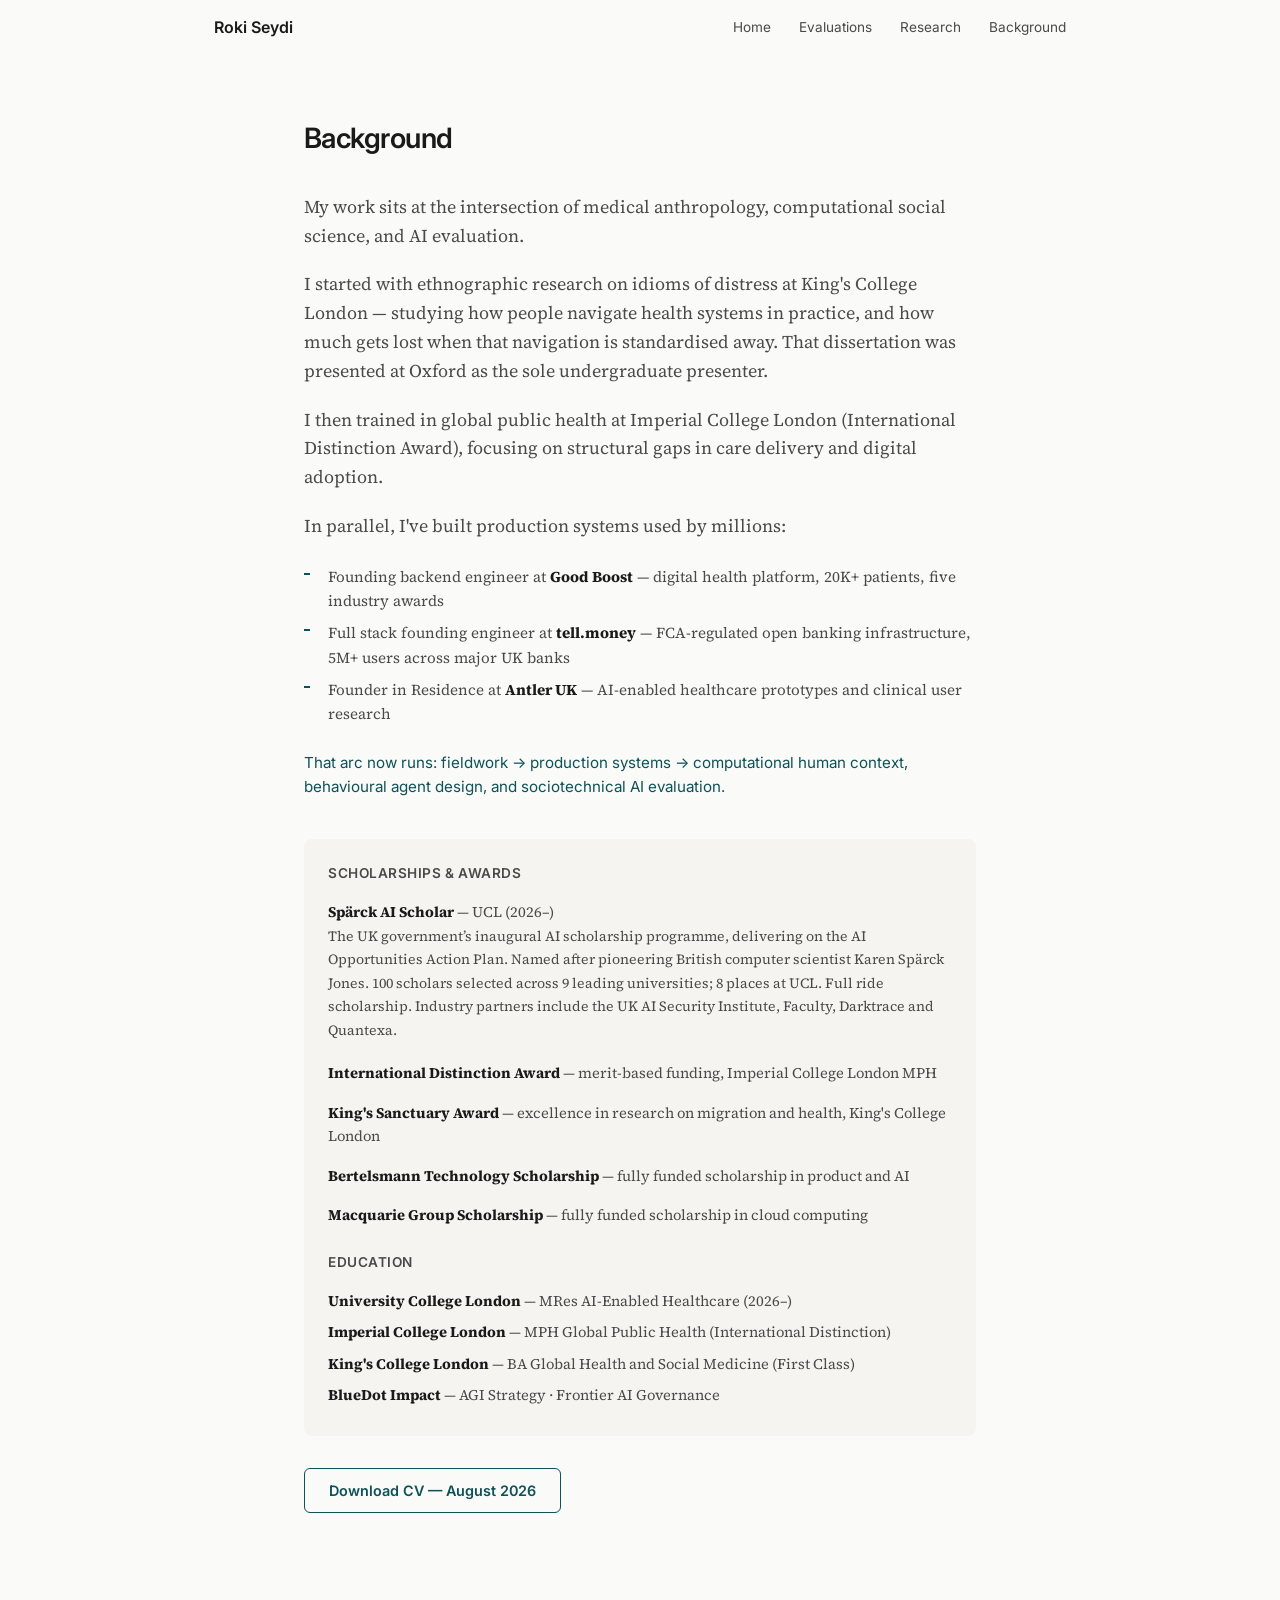
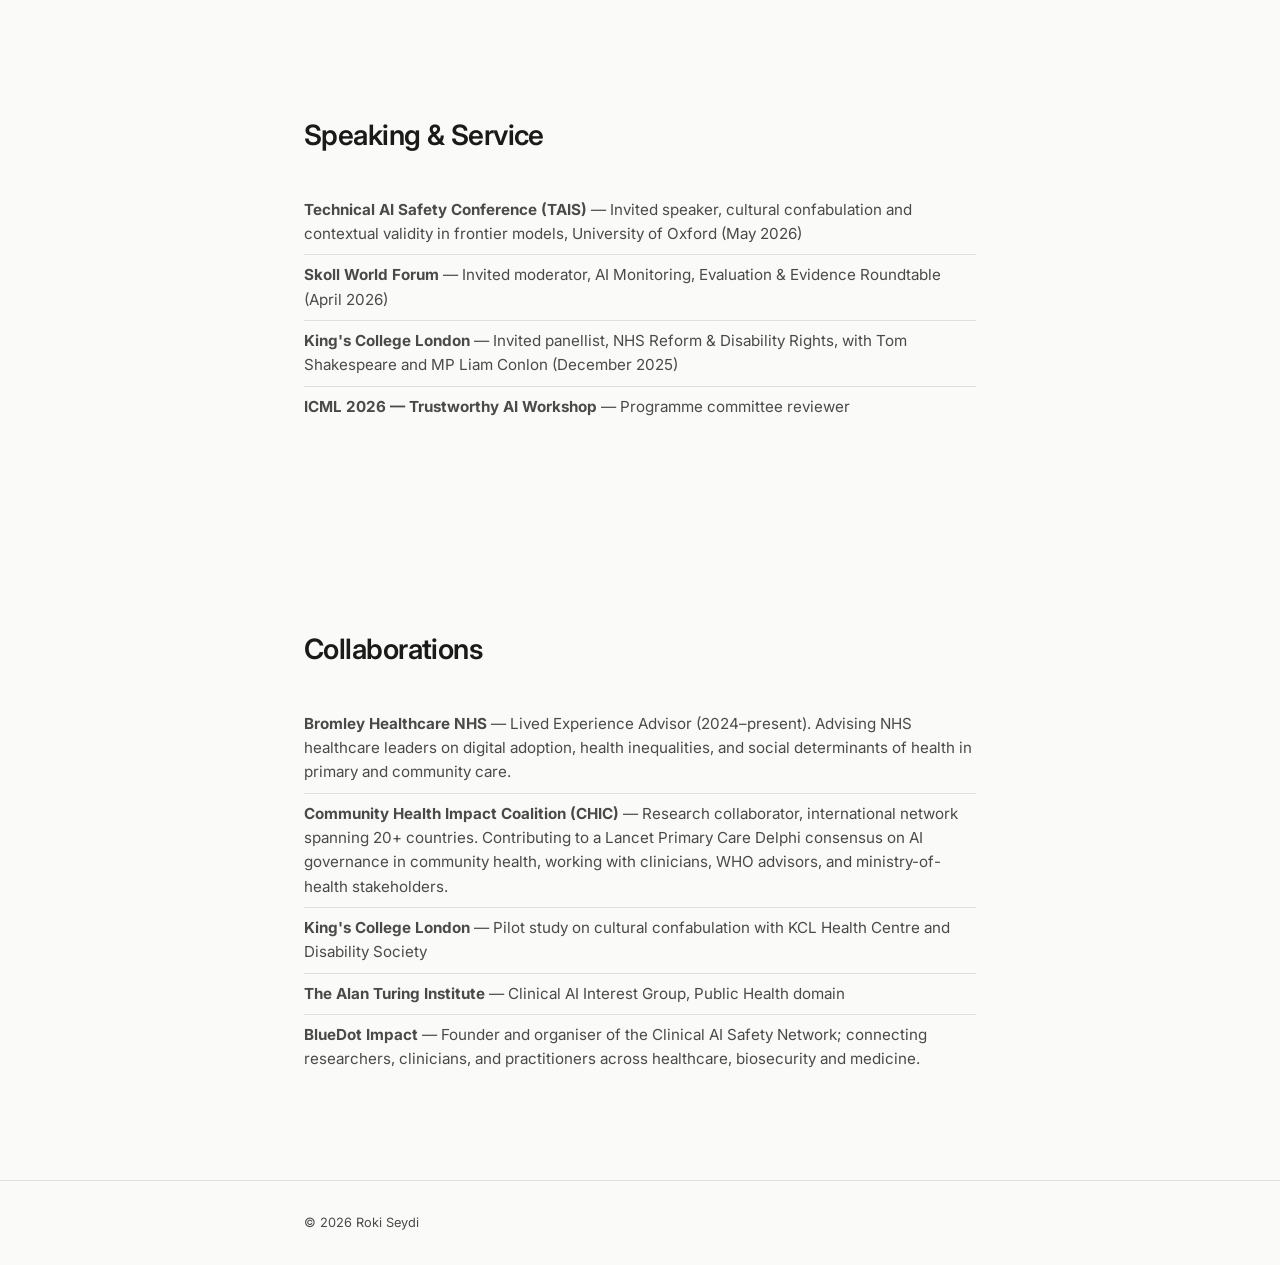
==== commit 379e6c92: "Redesign homepage and update all subpages - Minimal two-column layout: photo + content, sticky on de" ====
--- a/background.html
+++ b/background.html
@@ -25,11 +25,10 @@
     <div class="nav-inner">
       <a href="index.html" class="nav-name">Roki Seydi</a>
       <div class="nav-links">
-        <a href="index.html#gap">The Gap</a>
-        <a href="results.html">Results</a>
+        <a href="index.html">Home</a>
+        <a href="results.html">Evaluations</a>
         <a href="research.html">Research</a>
         <a href="background.html">Background</a>
-        <a href="index.html#explore">Contact</a>
       </div>
     </div>
   </nav>
@@ -39,39 +38,44 @@
     <div class="container container--narrow fade-in">
       <h2 class="section-title">Background</h2>
       <div class="background-narrative">
-        <p>My work sits at the intersection of medical anthropology, clinical AI safety, and systems engineering.</p>
-        <p>I started with ethnographic research on idioms of distress at King's College London, studying how people navigate health systems in practice.</p>
-        <p>I then trained in global public health at Imperial College London, focusing on structural gaps in care delivery.</p>
+        <p>My work sits at the intersection of medical anthropology, computational social science, and AI evaluation.</p>
+        <p>I started with ethnographic research on idioms of distress at King's College London — studying how people navigate health systems in practice, and how much gets lost when that navigation is standardised away. That dissertation was presented at Oxford as the sole undergraduate presenter.</p>
+        <p>I then trained in global public health at Imperial College London (International Distinction Award), focusing on structural gaps in care delivery and digital adoption.</p>
         <p>In parallel, I've built production systems used by millions:</p>
         <ul class="background-builds">
-          <li>Founding engineer at <strong>tell.money</strong> (5M users)</li>
-          <li>Founding engineer at <strong>Good Boost</strong> (20K+ patients)</li>
+          <li>Founding backend engineer at <strong>Good Boost</strong> &mdash; digital health platform, 20K+ patients, five industry awards</li>
+          <li>Full stack founding engineer at <strong>tell.money</strong> &mdash; FCA-regulated open banking infrastructure, 5M+ users across major UK banks</li>
+          <li>Founder in Residence at <strong>Antler UK</strong> &mdash; AI-enabled healthcare prototypes and clinical user research</li>
         </ul>
-        <p class="background-arc">That arc now runs: fieldwork &rarr; production systems &rarr; clinical AI safety infrastructure and adversarial simulation.</p>
+        <p class="background-arc">That arc now runs: fieldwork &rarr; production systems &rarr; computational human context, behavioural agent design, and sociotechnical AI evaluation.</p>
       </div>
 
       <div class="credentials">
         <div class="credentials-group">
-          <h4>Scholarships &amp; Fellowships</h4>
+          <h4>Scholarships &amp; Awards</h4>
           <ul>
             <li>
               <strong>Sp&auml;rck AI Scholar</strong> &mdash; UCL (2026&ndash;)<br>
               <span style="font-size:0.88rem; color:var(--text-secondary);">The UK government&rsquo;s inaugural AI scholarship programme, delivering on the AI Opportunities Action Plan. Named after pioneering British computer scientist Karen Sp&auml;rck Jones. 100 scholars selected across 9 leading universities; 8 places at UCL. Full ride scholarship. Industry partners include the UK AI Security Institute, Faculty, Darktrace and Quantexa.</span>
             </li>
+            <li style="margin-top:12px;"><strong>International Distinction Award</strong> &mdash; merit-based funding, Imperial College London MPH</li>
+            <li style="margin-top:8px;"><strong>King's Sanctuary Award</strong> &mdash; excellence in research on migration and health, King's College London</li>
+            <li style="margin-top:8px;"><strong>Bertelsmann Technology Scholarship</strong> &mdash; fully funded scholarship in product and AI</li>
+            <li style="margin-top:8px;"><strong>Macquarie Group Scholarship</strong> &mdash; fully funded scholarship in cloud computing</li>
           </ul>
         </div>
         <div class="credentials-group" style="margin-top:20px;">
           <h4>Education</h4>
           <ul>
             <li><strong>University College London</strong> &mdash; MRes AI-Enabled Healthcare (2026&ndash;)</li>
-            <li><strong>Imperial College London</strong> &mdash; Master of Global Public Health</li>
-            <li><strong>King's College London</strong> &mdash; BA Global Health and Social Medicine</li>
+            <li><strong>Imperial College London</strong> &mdash; MPH Global Public Health (International Distinction)</li>
+            <li><strong>King's College London</strong> &mdash; BA Global Health and Social Medicine (First Class)</li>
             <li><strong>BlueDot Impact</strong> &mdash; AGI Strategy &middot; Frontier AI Governance</li>
           </ul>
         </div>
       </div>
 
-      <a href="assets/Roki_Seydi_CV.pdf" target="_blank" rel="noopener" class="btn btn--secondary">Download CV (PDF)</a>
+      <a href="assets/Roki_Seydi_CV_August2026.pdf" target="_blank" rel="noopener" class="btn btn--secondary">Download CV — August 2026</a>
     </div>
   </section>
 
@@ -80,9 +84,8 @@
     <div class="container container--narrow fade-in">
       <h2 class="section-title">Speaking &amp; Service</h2>
       <ul class="collab-list">
-        <li><strong>Technical AI Safety Conference</strong> &mdash; Presentation on cultural confabulation, Oxford (May 2026)</li>
-        <li><strong>Skoll World Forum</strong> &mdash; Invited roundtable facilitator, Monitoring, Evaluation &amp; Evidence for AI in CHW programmes (April 2026)</li>
-        <li><strong>AIES 2026</strong> &mdash; Malm&ouml;, Sweden (October 2026)</li>
+        <li><strong>Technical AI Safety Conference (TAIS)</strong> &mdash; Invited speaker, cultural confabulation and contextual validity in frontier models, University of Oxford (May 2026)</li>
+        <li><strong>Skoll World Forum</strong> &mdash; Invited moderator, AI Monitoring, Evaluation &amp; Evidence Roundtable (April 2026)</li>
         <li><strong>King's College London</strong> &mdash; Invited panellist, NHS Reform &amp; Disability Rights, with Tom Shakespeare and MP Liam Conlon (December 2025)</li>
         <li><strong>ICML 2026 &mdash; Trustworthy AI Workshop</strong> &mdash; Programme committee reviewer</li>
       </ul>
@@ -94,10 +97,11 @@
     <div class="container container--narrow fade-in">
       <h2 class="section-title">Collaborations</h2>
       <ul class="collab-list">
-        <li><strong>Community Health Impact Coalition (CHIC)</strong> &mdash; Research collaboration on AI evaluation and governance for community health worker programmes</li>
+        <li><strong>Bromley Healthcare NHS</strong> &mdash; Lived Experience Advisor (2024&ndash;present). Advising NHS healthcare leaders on digital adoption, health inequalities, and social determinants of health in primary and community care.</li>
+        <li><strong>Community Health Impact Coalition (CHIC)</strong> &mdash; Research collaborator, international network spanning 20+ countries. Contributing to a Lancet Primary Care Delphi consensus on AI governance in community health, working with clinicians, WHO advisors, and ministry-of-health stakeholders.</li>
         <li><strong>King's College London</strong> &mdash; Pilot study on cultural confabulation with KCL Health Centre and Disability Society</li>
         <li><strong>The Alan Turing Institute</strong> &mdash; Clinical AI Interest Group, Public Health domain</li>
-        <li><strong>BlueDot Impact</strong> &mdash; Main organiser of the Clinical AI Safety Network; connecting researchers, clinicians, and practitioners across healthcare, biosecurity and medicine with a shared interest in clinical AI safety.</li>
+        <li><strong>BlueDot Impact</strong> &mdash; Founder and organiser of the Clinical AI Safety Network; connecting researchers, clinicians, and practitioners across healthcare, biosecurity and medicine.</li>
       </ul>
     </div>
   </section>
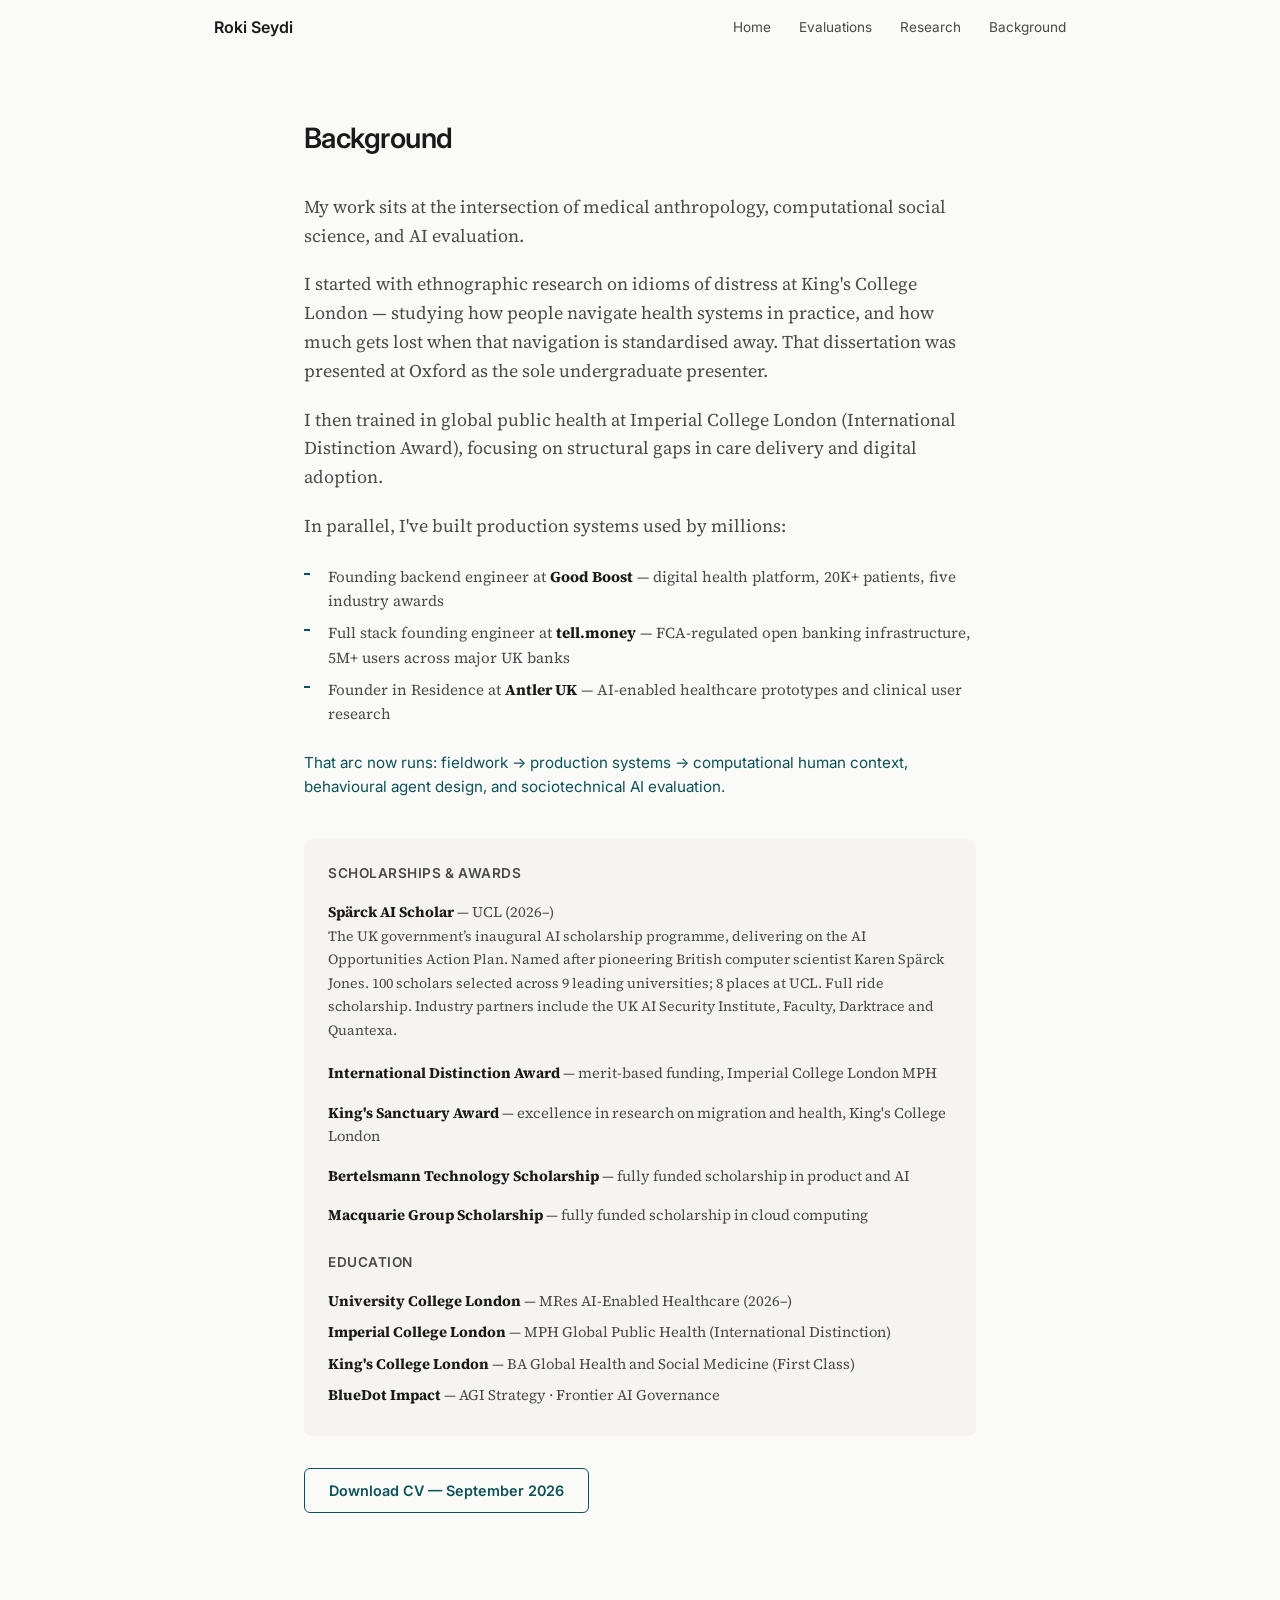
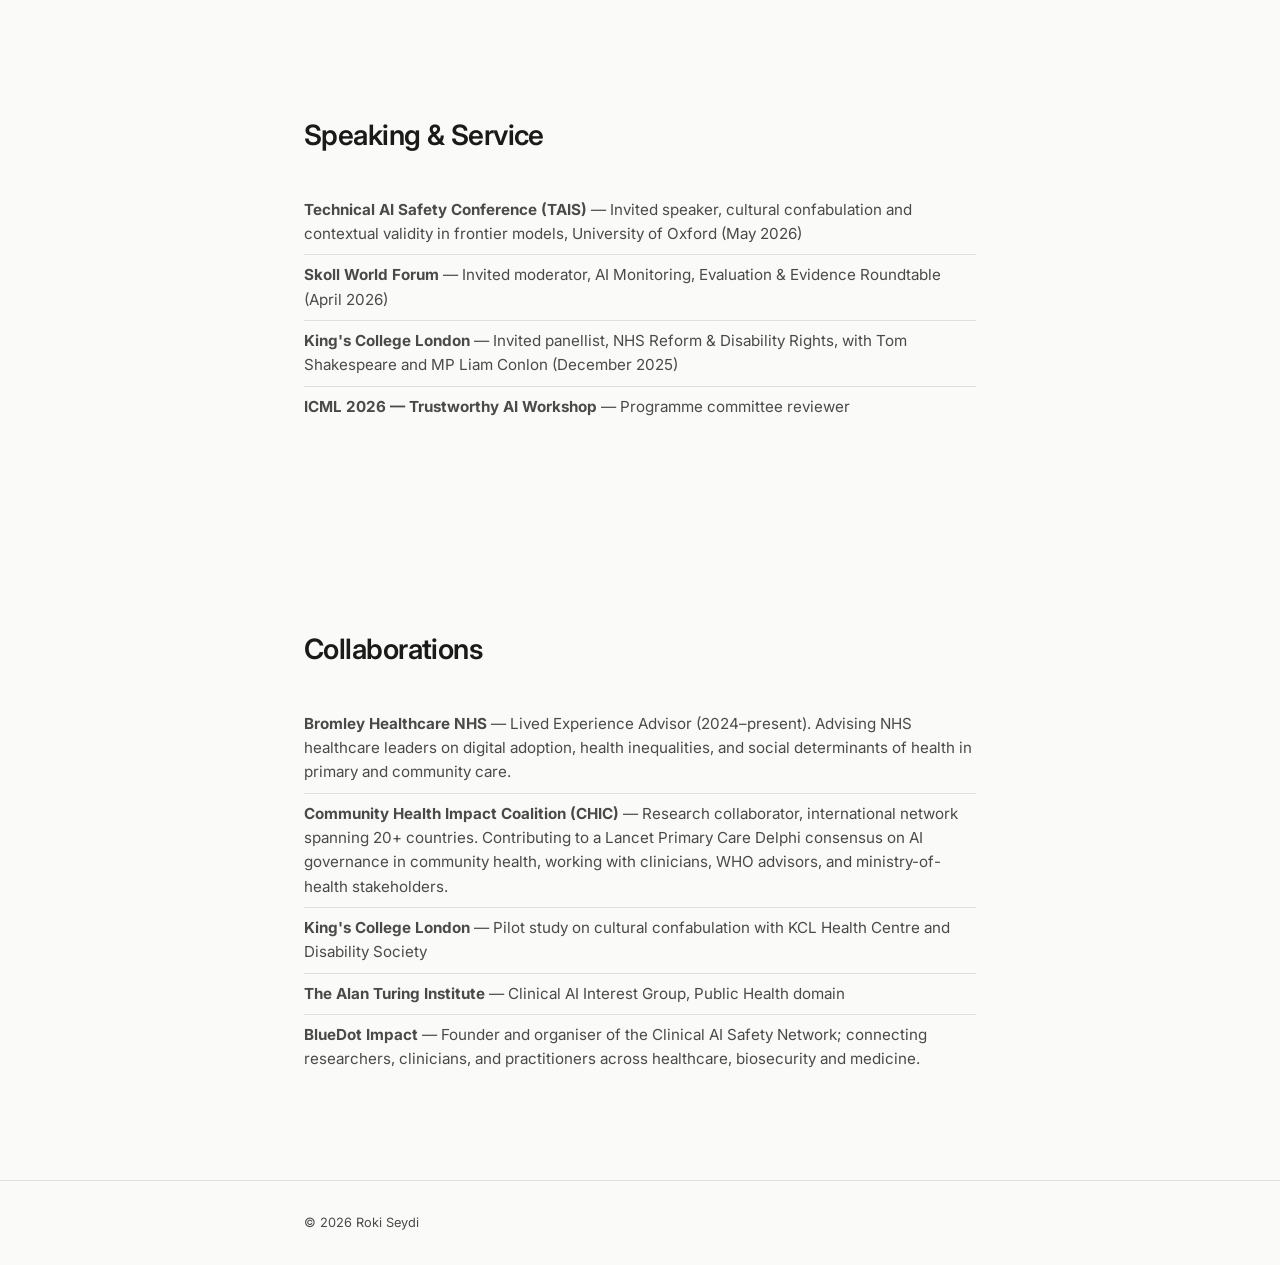
==== commit e8f61787: "Update CV to September 2026 Co-Authored-By: Claude Sonnet 4.6 <noreply@anthropic.com>" ====
--- a/background.html
+++ b/background.html
@@ -75,7 +75,7 @@
         </div>
       </div>
 
-      <a href="assets/Roki_Seydi_CV_August2026.pdf" target="_blank" rel="noopener" class="btn btn--secondary">Download CV — August 2026</a>
+      <a href="assets/Roki_Seydi_CV_September2026.pdf" target="_blank" rel="noopener" class="btn btn--secondary">Download CV — September 2026</a>
     </div>
   </section>
 
